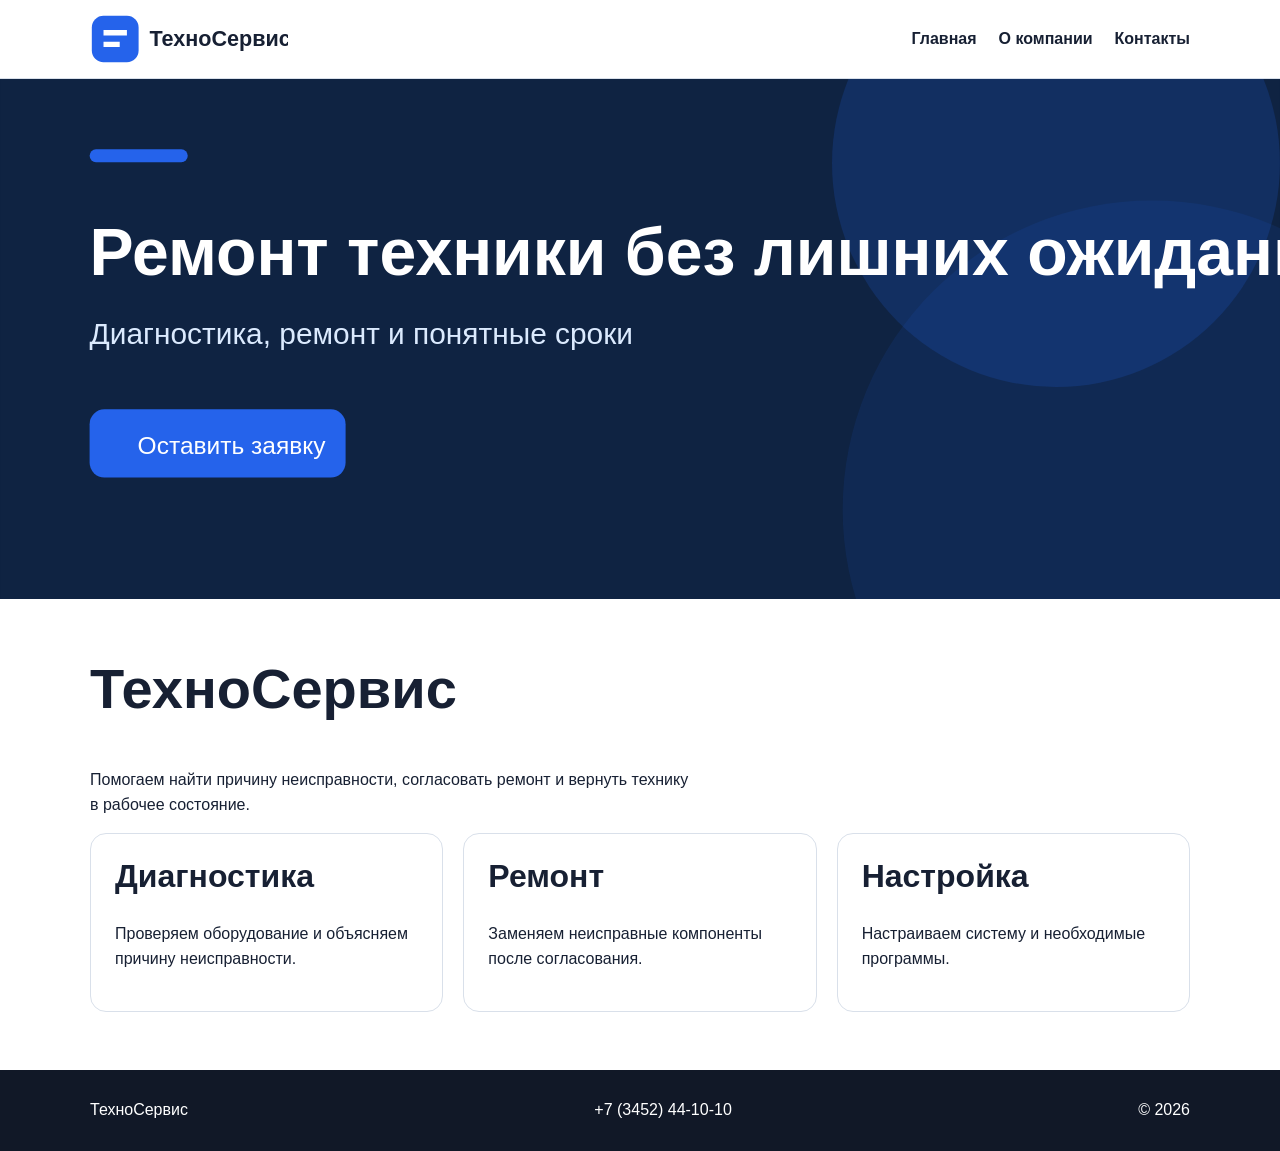
==== site/index.html @ f6c02179 "Add files via upload привет гитхап" ====
<!DOCTYPE html>
<html lang="ru">
<head>
  <meta charset="UTF-8">
  <meta name="viewport" content="width=device-width, initial-scale=1.0">
  <title>Главная — ТехноСервис</title>
  <link rel="stylesheet" href="css/reset.css">
  <link rel="stylesheet" href="css/style.css">
  <script src="js/menu.js" defer></script>
</head>
<body>
  <header class="site-header">
    <div class="container header-row">
      <a class="logo" href="index.html"><img src="img/logo.svg" alt="ТехноСервис"></a>
      <button class="menu-button" type="button">Меню</button>
      <nav class="main-nav">
      <a href="index.html">Главная</a>

      <a href="about.html">О компании</a>
      <a href="contact.html">Контакты</a>
    </nav>
    </div>
  </header>
  <main>
      <section class="hero"><img src="img/hero.svg" alt="Сервисный центр ТехноСервис"></section>
      <section class="section"><div class="container">
        <h1>ТехноСервис</h1>
        <p class="lead">Помогаем найти причину неисправности, согласовать ремонт и вернуть технику в рабочее состояние.</p>
        <div class="grid">
          <article class="card"><h2>Диагностика</h2><p>Проверяем оборудование и объясняем причину неисправности.</p></article>
          <article class="card"><h2>Ремонт</h2><p>Заменяем неисправные компоненты после согласования.</p></article>
          <article class="card"><h2>Настройка</h2><p>Настраиваем систему и необходимые программы.</p></article>
        </div>
      </div></section></main>
  <footer class="site-footer">
    <div class="container footer-row"><span>ТехноСервис</span><span>+7 (3452) 44-10-10</span><span>© <span data-year>2026</span></span></div>
  </footer>
</body>
</html>
---- site/css/style.css ----
:root { --accent: #2563eb; --dark: #0f2342; --muted: #64748b; --surface: #f4f7fb; }
body { font-family: Arial, sans-serif; color: #172033; line-height: 1.55; background: #fff; }
.container { width: min(1100px, calc(100% - 36px)); margin: 0 auto; }
.site-header { border-bottom: 1px solid #d9e0ea; background: #fff; position: sticky; top: 0; z-index: 2; }
.header-row { min-height: 78px; display: flex; align-items: center; justify-content: space-between; gap: 24px; }
.logo img { width: 198px; }
.main-nav { display: flex; gap: 22px; align-items: center; }
.main-nav a { text-decoration: none; font-weight: 700; }
.main-nav a:hover { color: var(--accent); }
.menu-button { display: none; border: 1px solid #cbd5e1; background: #fff; padding: 8px 12px; border-radius: 8px; }
.hero { background: var(--dark); }
.hero img { width: 100%; max-height: 520px; object-fit: cover; }
.section { padding: 58px 0; }
.section.alt { background: var(--surface); }
h1, h2 { line-height: 1.15; margin-top: 0; }
h1 { font-size: clamp(34px, 5vw, 56px); }
h2 { font-size: 32px; }
.lead { max-width: 38rem; }

.grid { display: grid; grid-template-columns: repeat(3, 1fr); gap: 20px; }
.card { padding: 24px; border: 1px solid #d9e0ea; border-radius: 16px; background: #fff; }
.button { display: inline-block; background: var(--accent); color: #fff; padding: 12px 18px; border-radius: 10px; text-decoration: none; border: 0; cursor: pointer; }
.contact-list { list-style: none; padding: 0; }
label { display: block; margin: 14px 0 6px; font-weight: 700; }
input, textarea { width: 100%; padding: 11px; border: 1px solid #b7c2d0; border-radius: 8px; }
.site-footer { padding: 28px 0; background: #111827; color: #fff; }
.footer-row { display: flex; justify-content: space-between; gap: 18px; flex-wrap: wrap; }
@media (max-width: 760px) {
  .menu-button { display: block; }
  .main-nav { display: none; position: absolute; left: 18px; right: 18px; top: 70px; padding: 18px; flex-direction: column; align-items: flex-start; background: #fff; border: 1px solid #d9e0ea; border-radius: 12px; }
  .main-nav.open { display: flex; }
  .grid { grid-template-columns: 1fr; }
}
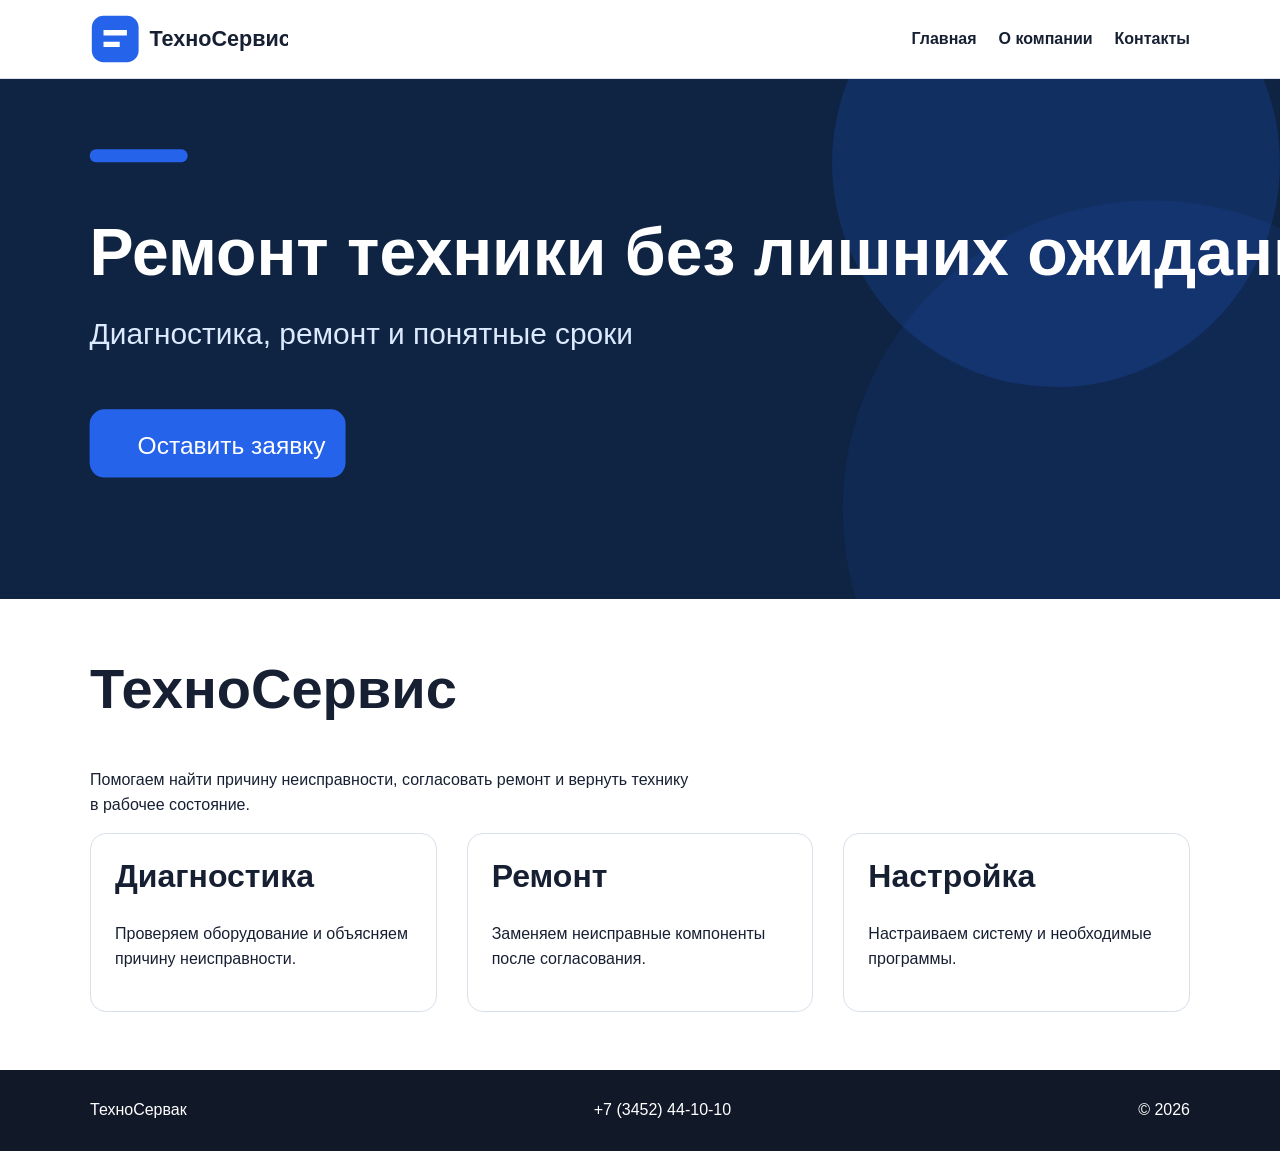
==== commit 7fc75bff: "изменена переменная" ====
--- a/site/index.html
+++ b/site/index.html
@@ -33,7 +33,7 @@
         </div>
       </div></section></main>
   <footer class="site-footer">
-    <div class="container footer-row"><span>ТехноСервис</span><span>+7 (3452) 44-10-10</span><span>© <span data-year>2026</span></span></div>
+    <div class="container footer-row"><span>ТехноСервак</span><span>+7 (3452) 44-10-10</span><span>© <span data-year>2026</span></span></div>
   </footer>
 </body>
 </html>
--- a/site/css/style.css
+++ b/site/css/style.css
@@ -17,7 +17,7 @@
 h2 { font-size: 32px; }
 .lead { max-width: 38rem; }
 
-.grid { display: grid; grid-template-columns: repeat(3, 1fr); gap: 20px; }
+.grid { display: grid; grid-template-columns: repeat(3, 1fr); gap: 30px; }
 .card { padding: 24px; border: 1px solid #d9e0ea; border-radius: 16px; background: #fff; }
 .button { display: inline-block; background: var(--accent); color: #fff; padding: 12px 18px; border-radius: 10px; text-decoration: none; border: 0; cursor: pointer; }
 .contact-list { list-style: none; padding: 0; }
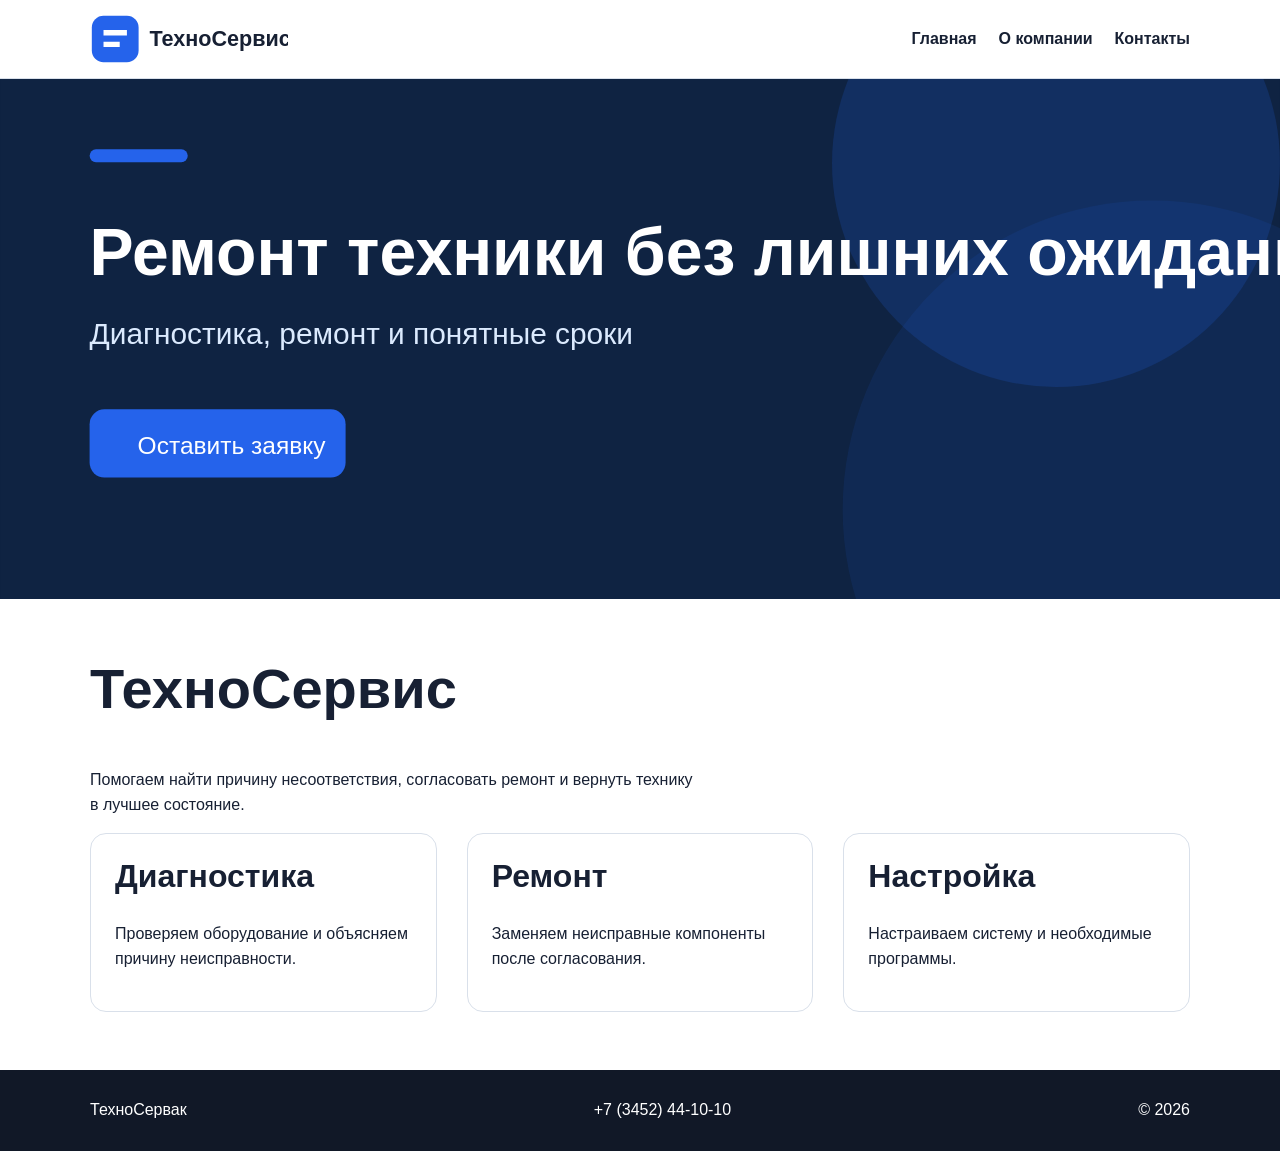
==== commit e77690e3: "техносервис" ====
--- a/site/index.html
+++ b/site/index.html
@@ -25,7 +25,7 @@
       <section class="hero"><img src="img/hero.svg" alt="Сервисный центр ТехноСервис"></section>
       <section class="section"><div class="container">
         <h1>ТехноСервис</h1>
-        <p class="lead">Помогаем найти причину неисправности, согласовать ремонт и вернуть технику в рабочее состояние.</p>
+        <p class="lead">Помогаем найти причину несоответствия, согласовать ремонт и вернуть технику в лучшее состояние.</p>
         <div class="grid">
           <article class="card"><h2>Диагностика</h2><p>Проверяем оборудование и объясняем причину неисправности.</p></article>
           <article class="card"><h2>Ремонт</h2><p>Заменяем неисправные компоненты после согласования.</p></article>
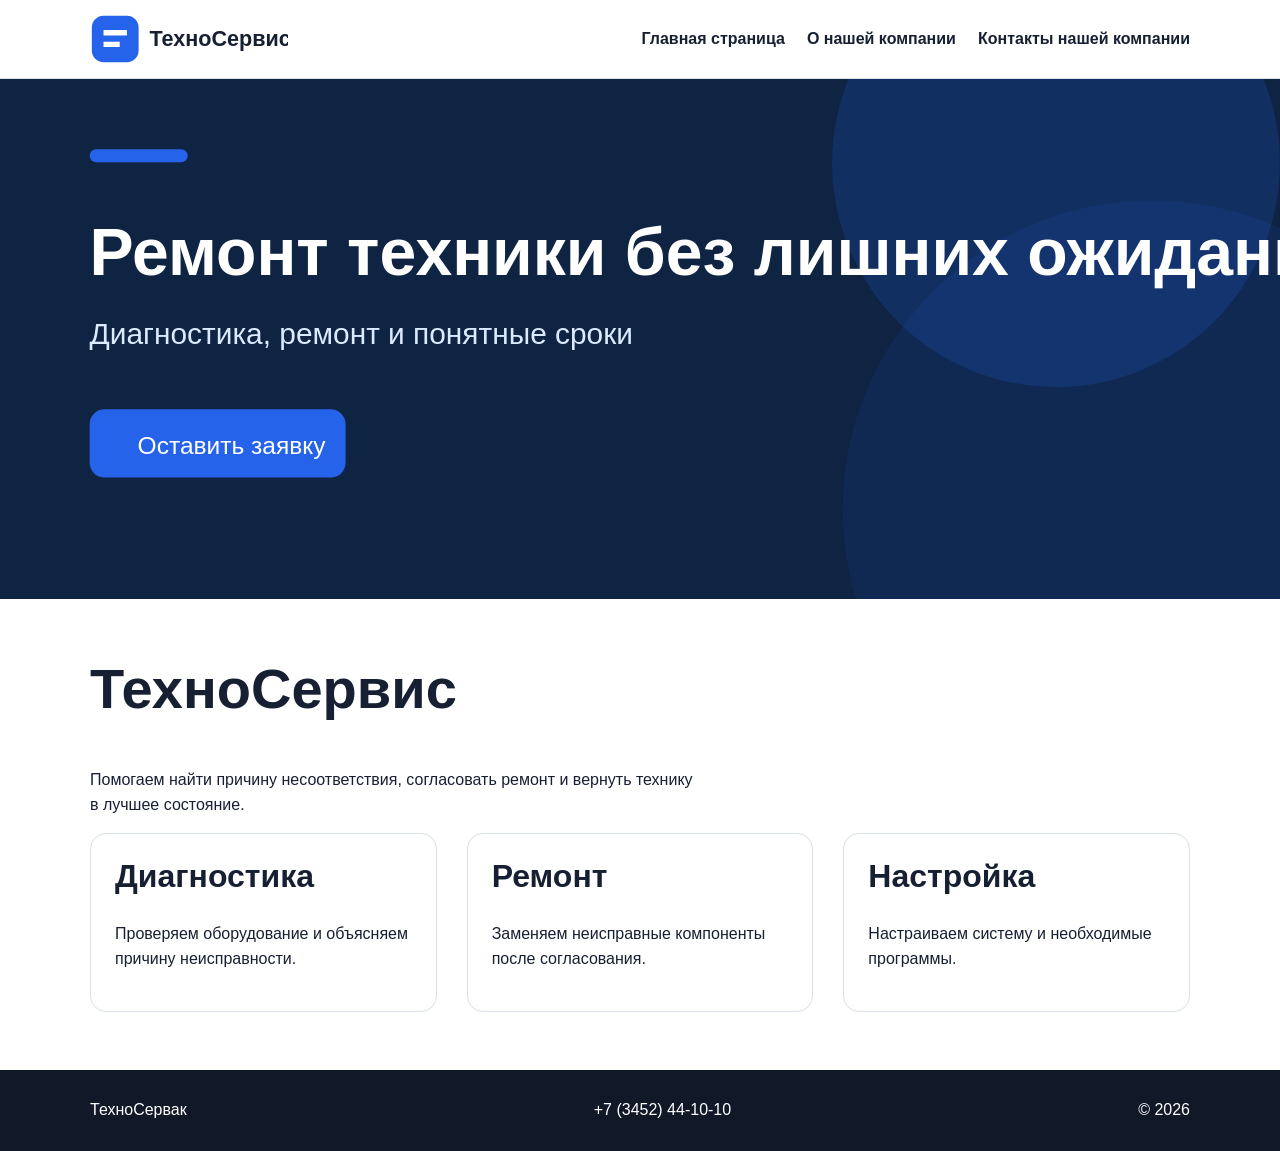
==== commit 83cb0b25: "изменили меню" ====
--- a/site/index.html
+++ b/site/index.html
@@ -14,10 +14,10 @@
       <a class="logo" href="index.html"><img src="img/logo.svg" alt="ТехноСервис"></a>
       <button class="menu-button" type="button">Меню</button>
       <nav class="main-nav">
-      <a href="index.html">Главная</a>
+      <a href="index.html">Главная страница</a>
 
-      <a href="about.html">О компании</a>
-      <a href="contact.html">Контакты</a>
+      <a href="about.html">О нашей компании </a>
+      <a href="contact.html">Контакты нашей компании</a>
     </nav>
     </div>
   </header>
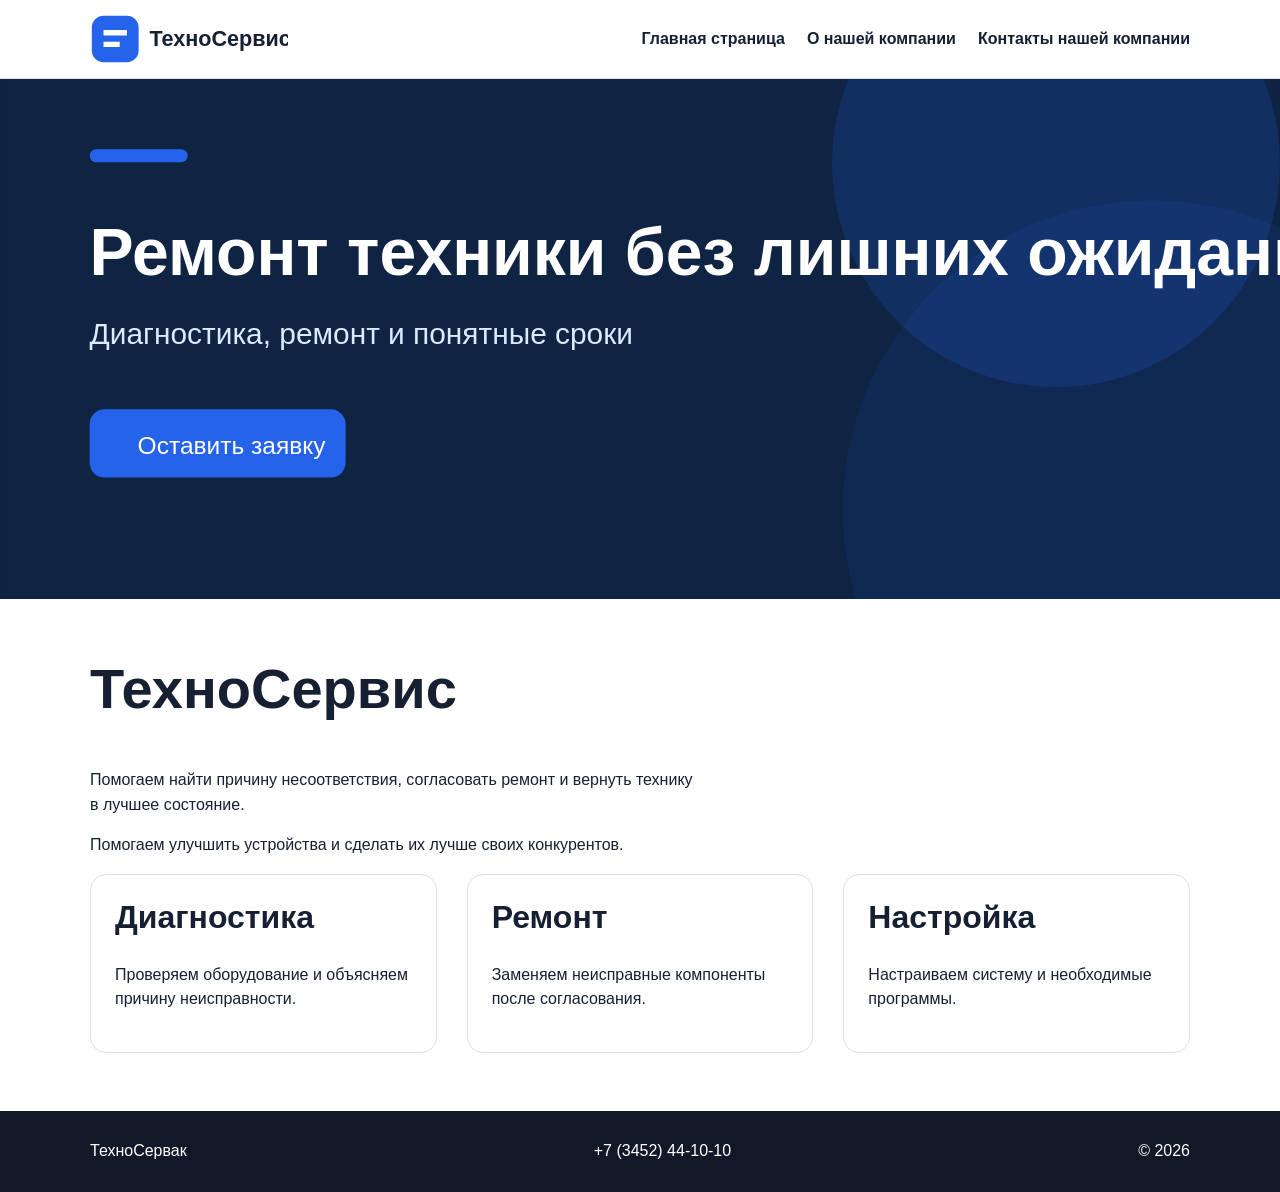
==== commit 787634eb: "Изменено меню и заголовок сайта" ====
--- a/site/index.html
+++ b/site/index.html
@@ -3,7 +3,7 @@
 <head>
   <meta charset="UTF-8">
   <meta name="viewport" content="width=device-width, initial-scale=1.0">
-  <title>Главная — ТехноСервис</title>
+  <title>Сервис починки устройств</title>
   <link rel="stylesheet" href="css/reset.css">
   <link rel="stylesheet" href="css/style.css">
   <script src="js/menu.js" defer></script>
@@ -26,6 +26,7 @@
       <section class="section"><div class="container">
         <h1>ТехноСервис</h1>
         <p class="lead">Помогаем найти причину несоответствия, согласовать ремонт и вернуть технику в лучшее состояние.</p>
+         <p class="lead">Помогаем улучшить устройства и сделать их лучше своих конкурентов.</p>
         <div class="grid">
           <article class="card"><h2>Диагностика</h2><p>Проверяем оборудование и объясняем причину неисправности.</p></article>
           <article class="card"><h2>Ремонт</h2><p>Заменяем неисправные компоненты после согласования.</p></article>
